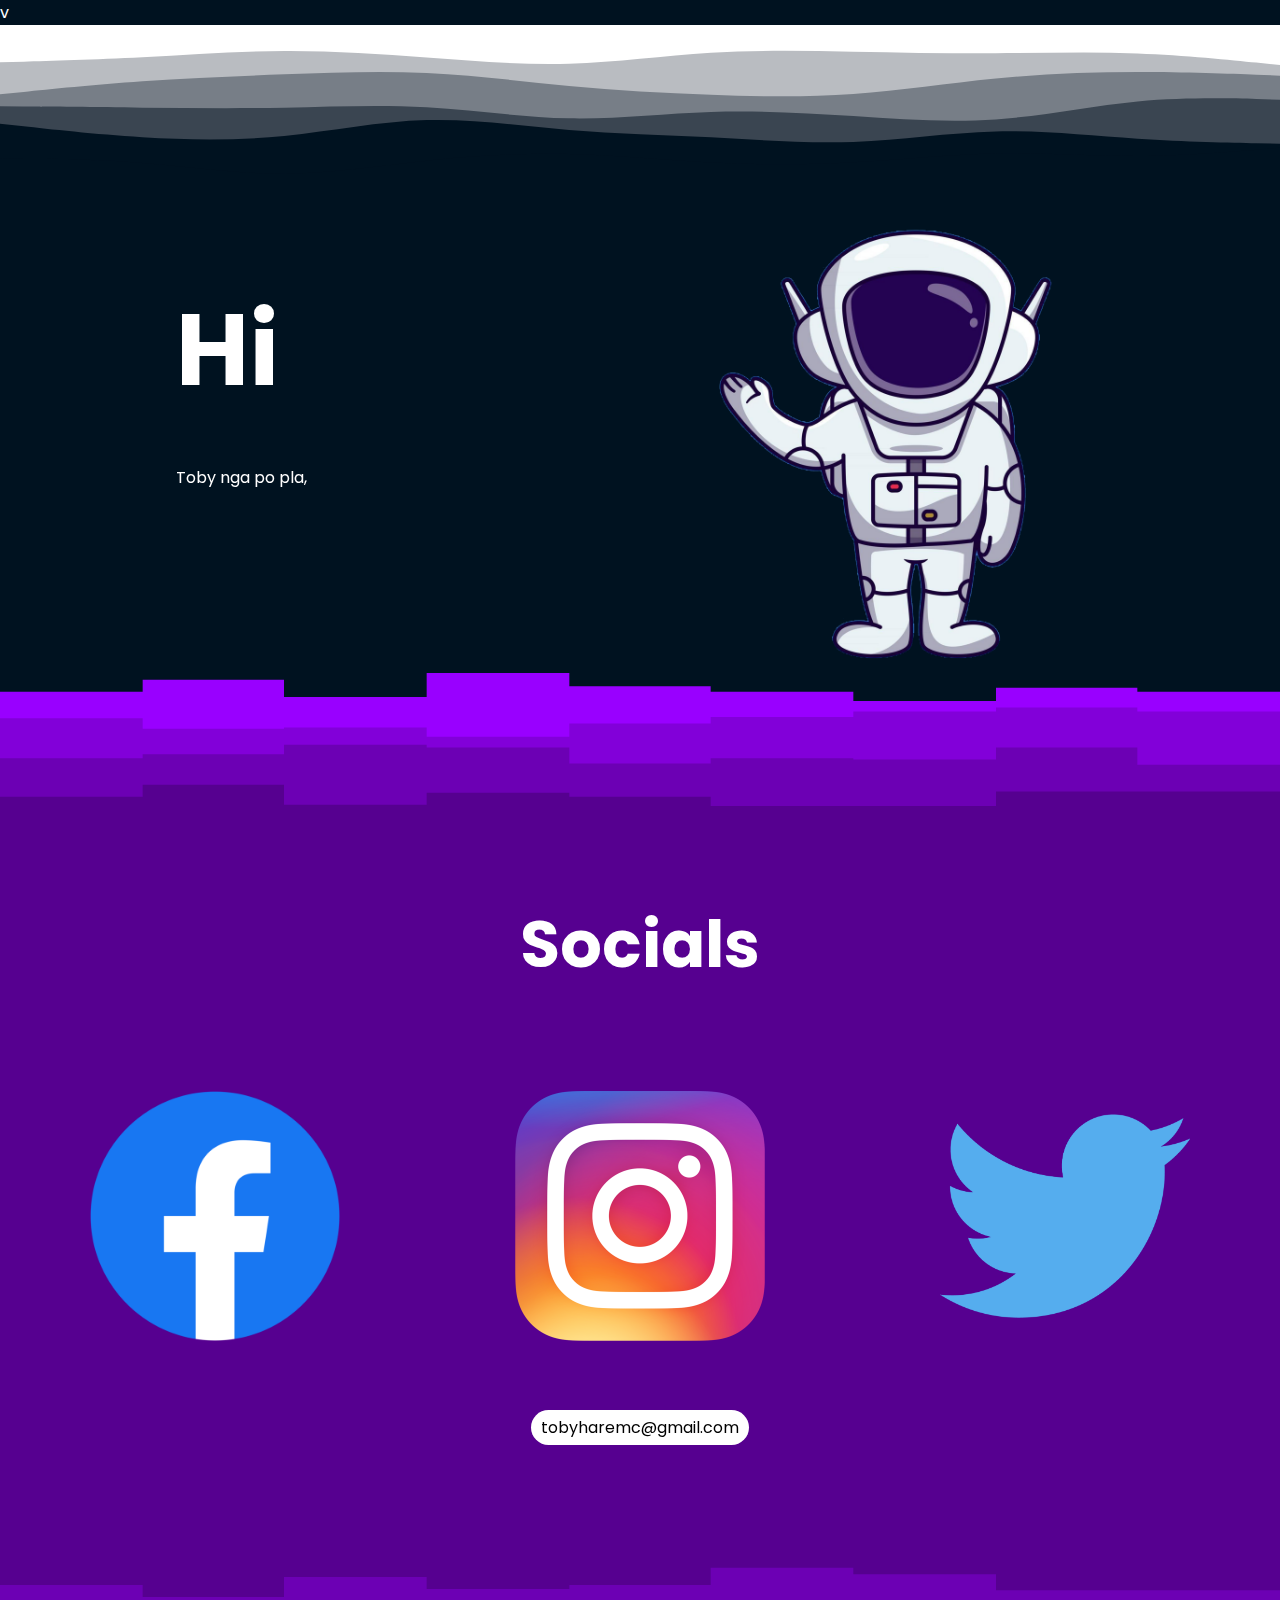
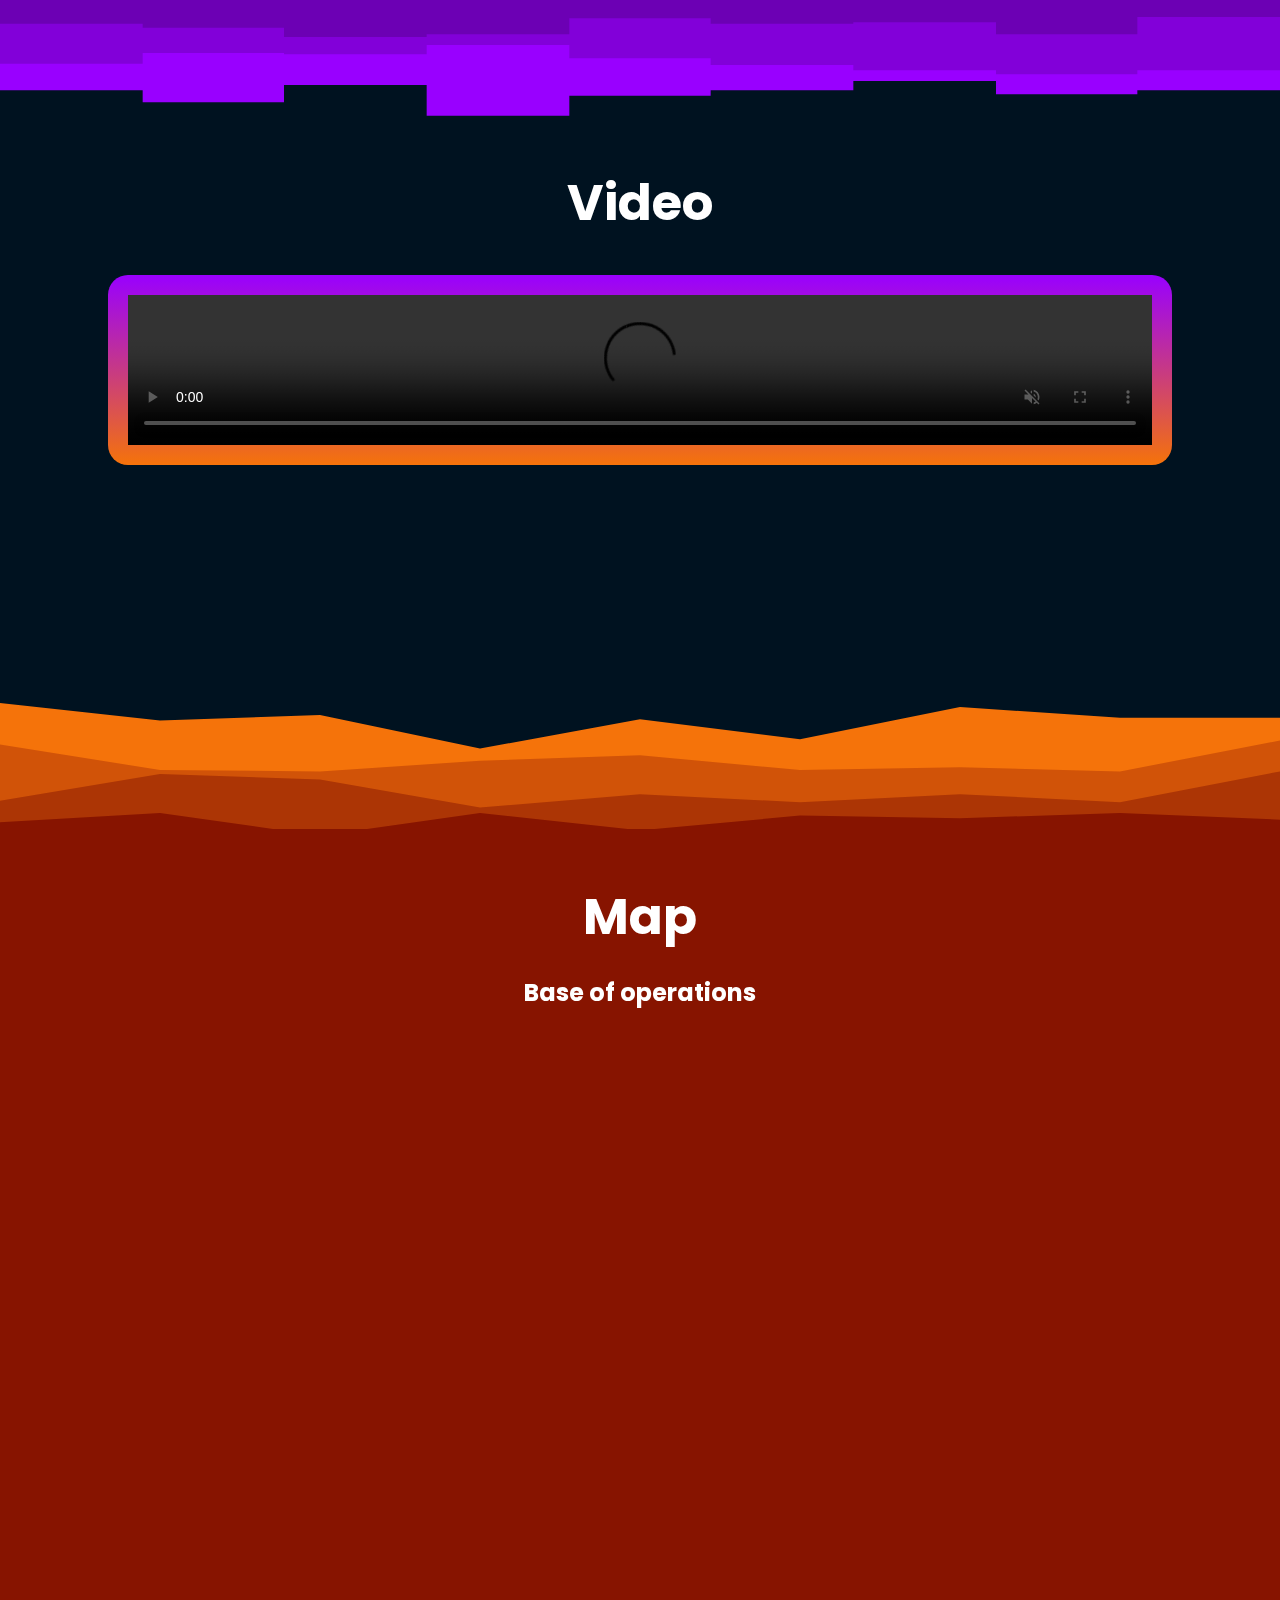
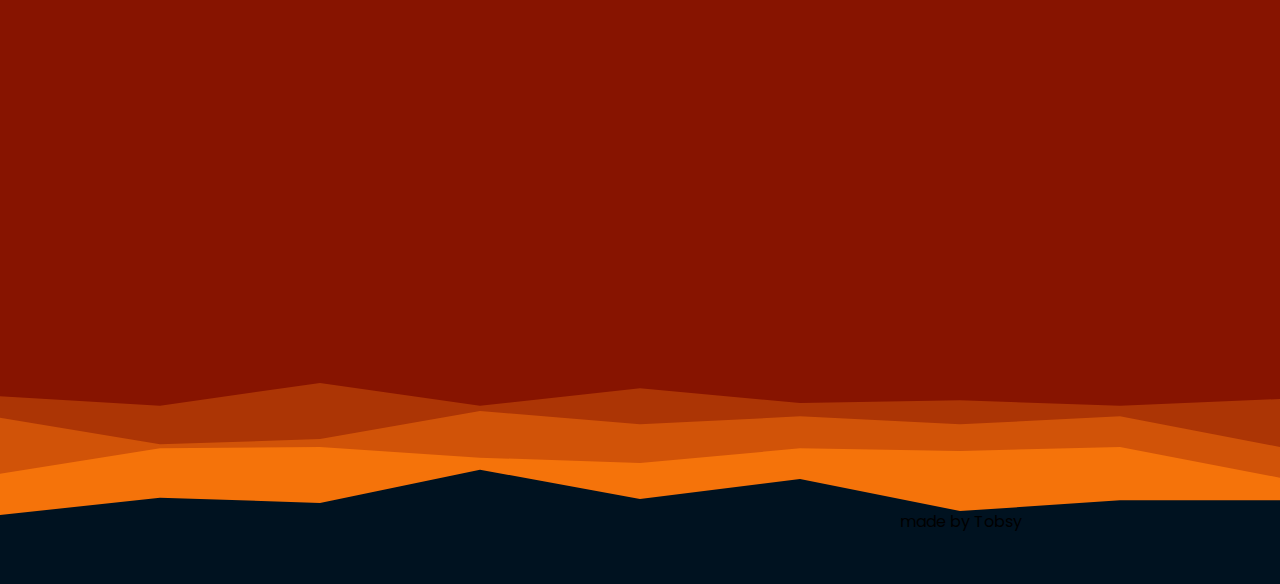
==== index.html @ 5ac6f281 "Add files via upload" ====
<!DOCTYPE html>
<html lang="en">

<head>
  <meta charset="UTF-8">
  <meta http-equiv="X-UA-Compatible" content="IE=edge">
  <meta name="viewport" content="width=device-width, initial-scale=1.0">
  <title>Tobs</title>

  <link rel="preconnect" href="https://fonts.googleapis.com">
  <link rel="preconnect" href="https://fonts.gstatic.com" crossorigin>
  <link
    href="https://fonts.googleapis.com/css2?family=Montserrat:wght@400;700&family=Poppins:wght@400;500;700&display=swap"
    rel="stylesheet">

  <link rel="stylesheet" href="/style.css">
</head>

<body>
  <nav class="">
    v
  </nav>

  <div class="main">
    <div class="spacer introduction layer1"></div>

    <div class="intro hidden">
      <div class="first-text">
        <h1 class="greet">Hi</h1>

        <p class="description">
          Toby nga po pla,
        </p>
      </div>
      <img class="profilepic" id="profile" src="/imgs/cute-astronaut-raising-left-hand.png">

    </div>

    <div class="spacer layer3"></div>


    <section class="purple  hidden">
      <h1 class="title-soc">Socials</h1>

      <div class="logos">
        <div>
          <a href="https://www.facebook.com/TobyHaremKing/" target="_blank">
            <img class="logo" src="/imgs/Facebook_Logo_(2019).png.webp" alt="facebook logo"></a>
        </div>
        <div>
          <a href="https://www.instagram.com/tobycornito/" target="_blank">
            <img class="logo" src="/imgs/final logo inta.png" alt="instagram logo"></a>
        </div>
        <div>
          <a href="https://twitter.com/TCornito" target="_blank">
            <img class="logo" src="/imgs/twttier logo bigger.png" alt="instagram logo"></a>
        </div>
      </div>

      <p class="gmail">tobyharemc@gmail.com</p>

    </section>

    <div class="spacer layer3-1"></div>



    <section class="hidden">
      <h1 class="vid-title">Video</h1>

      <video controls autoplay muted src="/Vid/zild.mp4"></video>

      <div class="curve"></div>

    </section>
    <div class="spacer layer2"></div>


    <section class="darkorange hidden">
      <h1 class="map-title">Map</h1>
      <h2>Base of operations</h2>
      <iframe
        src="https://www.google.com/maps/embed?pb=!1m18!1m12!1m3!1d3105.1501993708516!2d-77.03871848438392!3d38.89768045453197!2m3!1f0!2f0!3f0!3m2!1i1024!2i768!4f13.1!3m3!1m2!1s0x89b7b7bcdecbb1df%3A0x715969d86d0b76bf!2sThe%20White%20House!5e0!3m2!1sen!2sph!4v1674917348716!5m2!1sen!2sph"
        width="1200" height="900" style="border:0;" allowfullscreen="" loading="lazy"
        referrerpolicy="no-referrer-when-downgrade"></iframe>

    </section>

    <div class="spacer layer2-1"></div>

    <p class="note">made by Tobsy</p>
  </div>

</body>

</html>
---- style.css ----
body {
  font-family: 'Poppins', sans-serif;
  margin: 0;
  color: white;
  background: #001220;
  overflow-x: hidden;
}

body::-webkit-scrollbar {
  width: 5px;
}

body::-webkit-scrollbar-track {
  background: #001220;
}

body::-webkit-scrollbar-thumb {
  background: white;
}


.navbar {
  width: 70px;
  height: 100vh;
  position: fixed;
}

p.description {
  margin: 0px;
  width: 500px;
}

.introduction {
  display: flex;
  justify-content: center;
  align-items: center;
  width: 100%;
}

.intro {
  display: flex;
  flex-direction: row;
  align-items: center;
  justify-content: center;
  transform: translateX(10px);
}

.first-text {
  transform: translateY(-100px);
}

section {
  position: relative;
  display: flex;
  flex-direction: column;
  align-items: center;
  min-height: 550px;
  padding: 0px 20vw 0px;
}

h1.greet {
  font-size: 100px;
  margin-bottom: 40px;
}


.spacer {
  aspect-ratio: 960/150;
  width: 100%;
  background-repeat: no-repeat;
  background-position: center;
  background-size: cover;
}

.purple {
  background: #560090;
}

.darkorange {
  background: #871400;
}

.orange {
  background: #F5730A;
}

.layer1 {
  background-image: url('/SVG/layer1.svg');
}

.layer2 {
  background-image: url('/SVG/layer2.svg');
  aspect-ratio: 960/100;

}

.layer2-1 {
  background-image: url('/SVG/layer2-1.svg');

}

.layer3 {
  background-image: url('/SVG/layer3.svg');
  aspect-ratio: 960/100;

}

.layer3-1 {
  background-image: url('/SVG/layer3-1.svg');

}

.space {
  display: block;
  padding: 50px;
}

.logos {
  display: flex;
  height: 350px;
  width: 1100px;
  align-items: center;
  justify-content: space-between;
}

img.logo {

  object-fit: cover;
  width: 250px;
  transition: width 0.5s;
}


.logo:hover {
  width: 300px;

}


.title-soc {
  font-size: 65px;
  margin-top: 90px;
  margin-bottom: 50px;
}

.vid-title {
  font-size: 50px;
  margin-top: 20px;
}

.map-title {
  font-size: 50px;
  margin-top: 50px;
  margin-bottom: 0px;
}

.gmail {
  margin-bottom: 100px;
  background: white;
  color: black;
  border: none;
  border-radius: 80px;
  padding: 5px 10px;
}

video {
  width: 80vw;
  border: none;
  background-image: linear-gradient(#9900FF, #F5730A);
  padding: 20px;
  margin-bottom: 80px;
  border-radius: 20px;
}

iframe {
  margin-bottom: 30px;
}

.note {
  display: inline-block;
  color: black;
  margin: 0px 0px 0px 900px;
  transform: translateY(-50px);
}

.first {
  align-items: baseline;

}

.description {
  display: inline-block;
  width: 100px;
}

#profile {
  width: 35vw;
}

.hidden {
  opacity: 1;
  filter: blur(0);
  transition: all 1s;
}

.show {
  opacity: 1;
  filter: blur(1);
  transform: translateX(-100%);

}
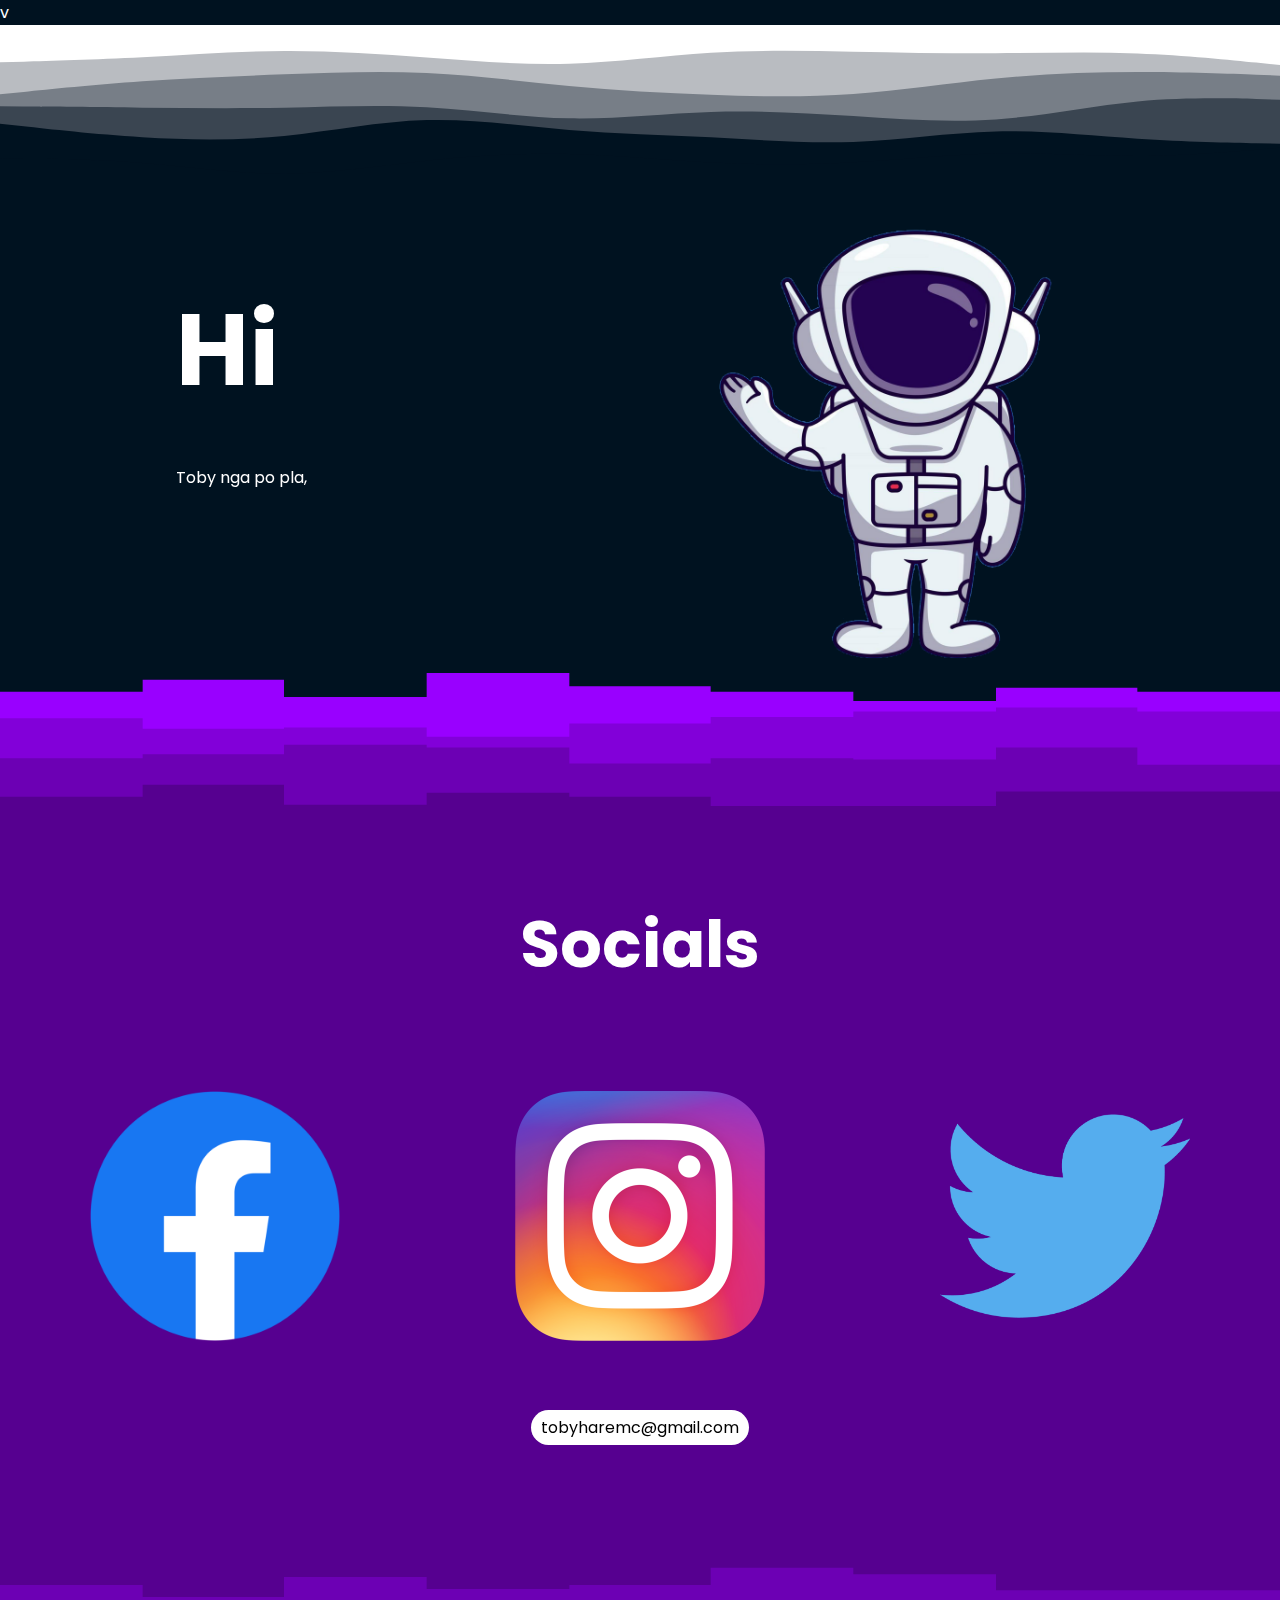
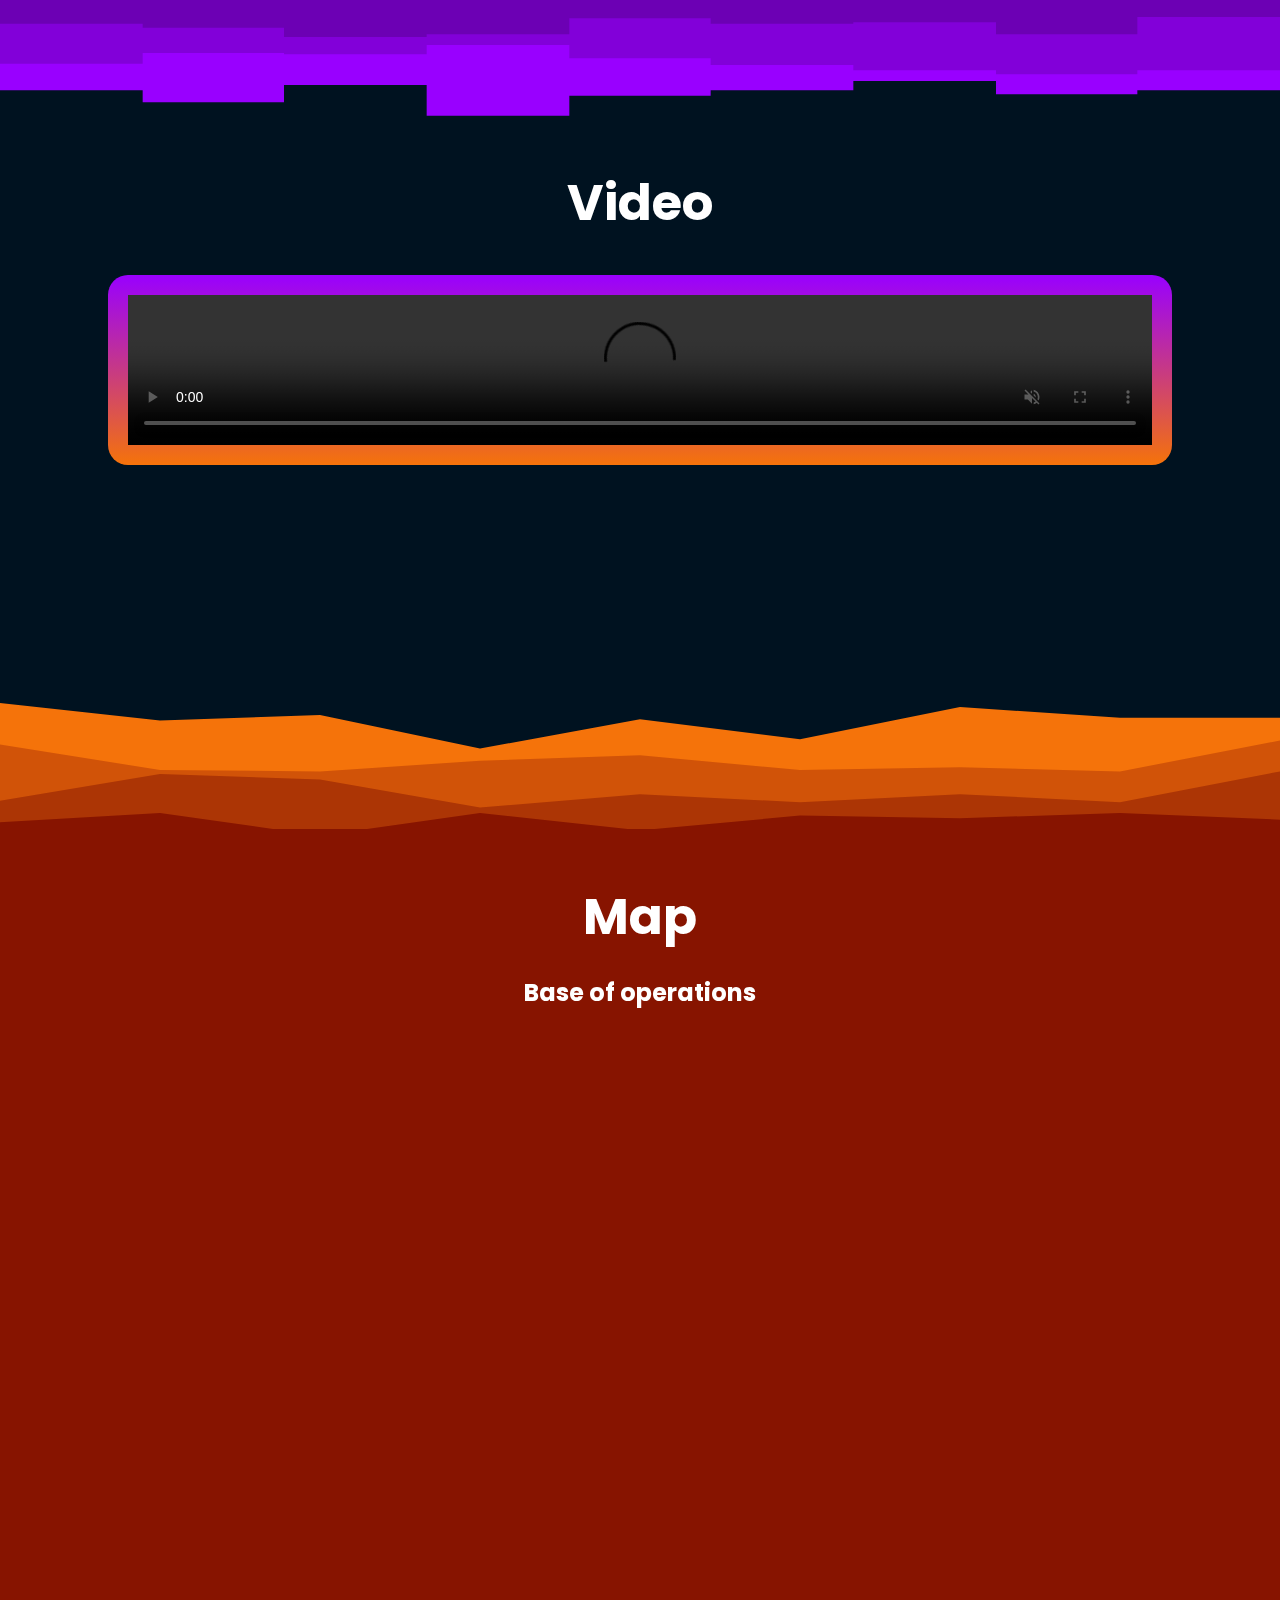
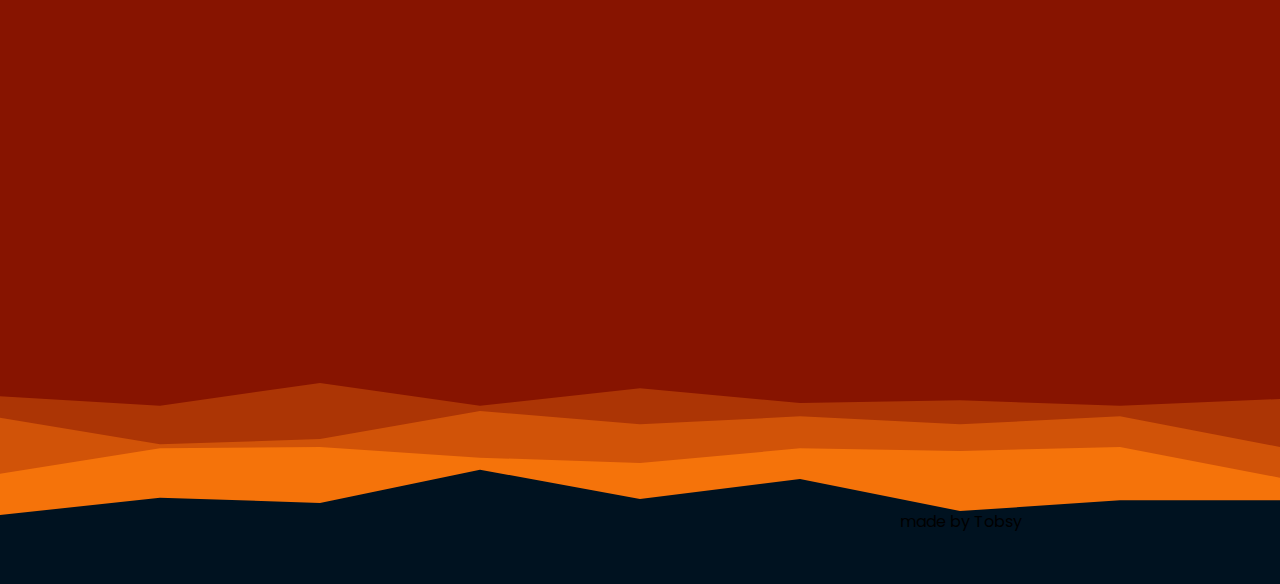
==== commit 173dad15: "Update index.html" ====
--- a/index.html
+++ b/index.html
@@ -13,7 +13,7 @@
     href="https://fonts.googleapis.com/css2?family=Montserrat:wght@400;700&family=Poppins:wght@400;500;700&display=swap"
     rel="stylesheet">
 
-  <link rel="stylesheet" href="/style.css">
+  <link rel="stylesheet" href="style.css">
 </head>
 
 <body>
@@ -93,4 +93,4 @@
 
 </body>
 
-</html>+</html>
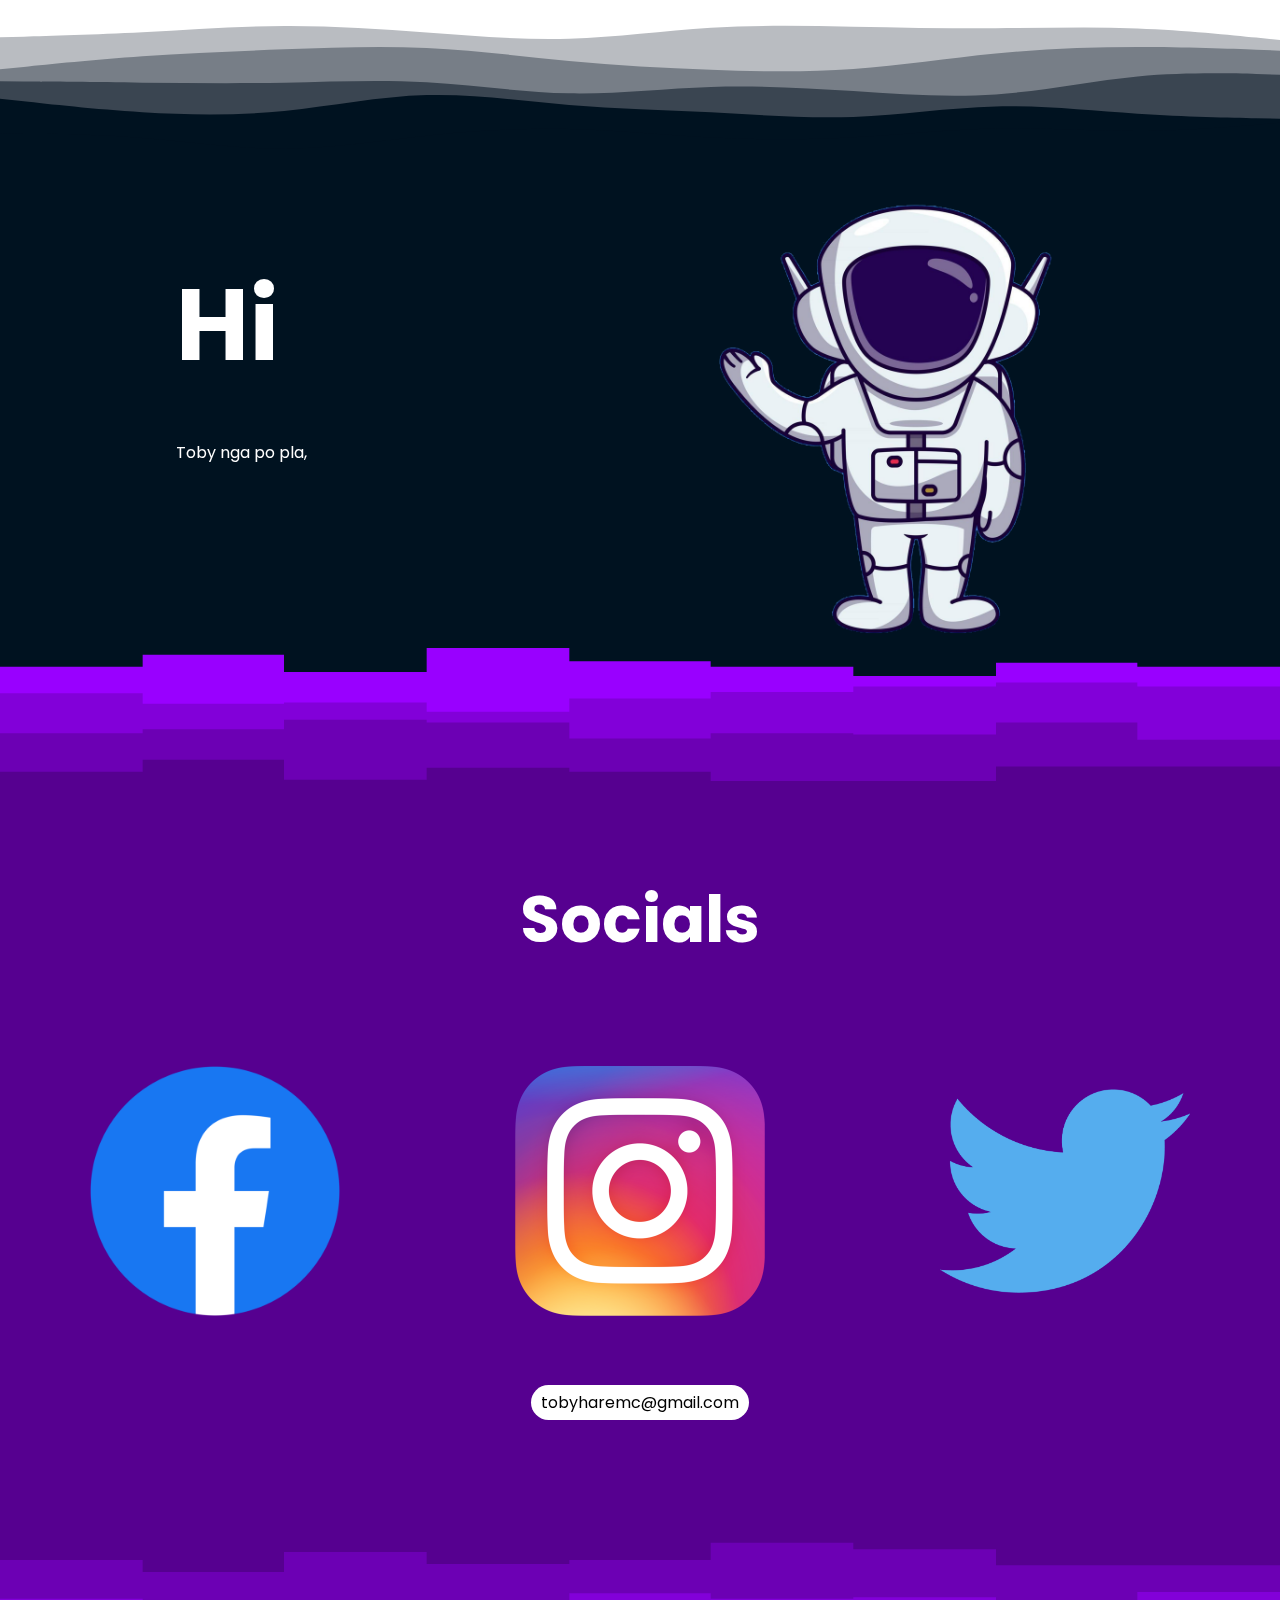
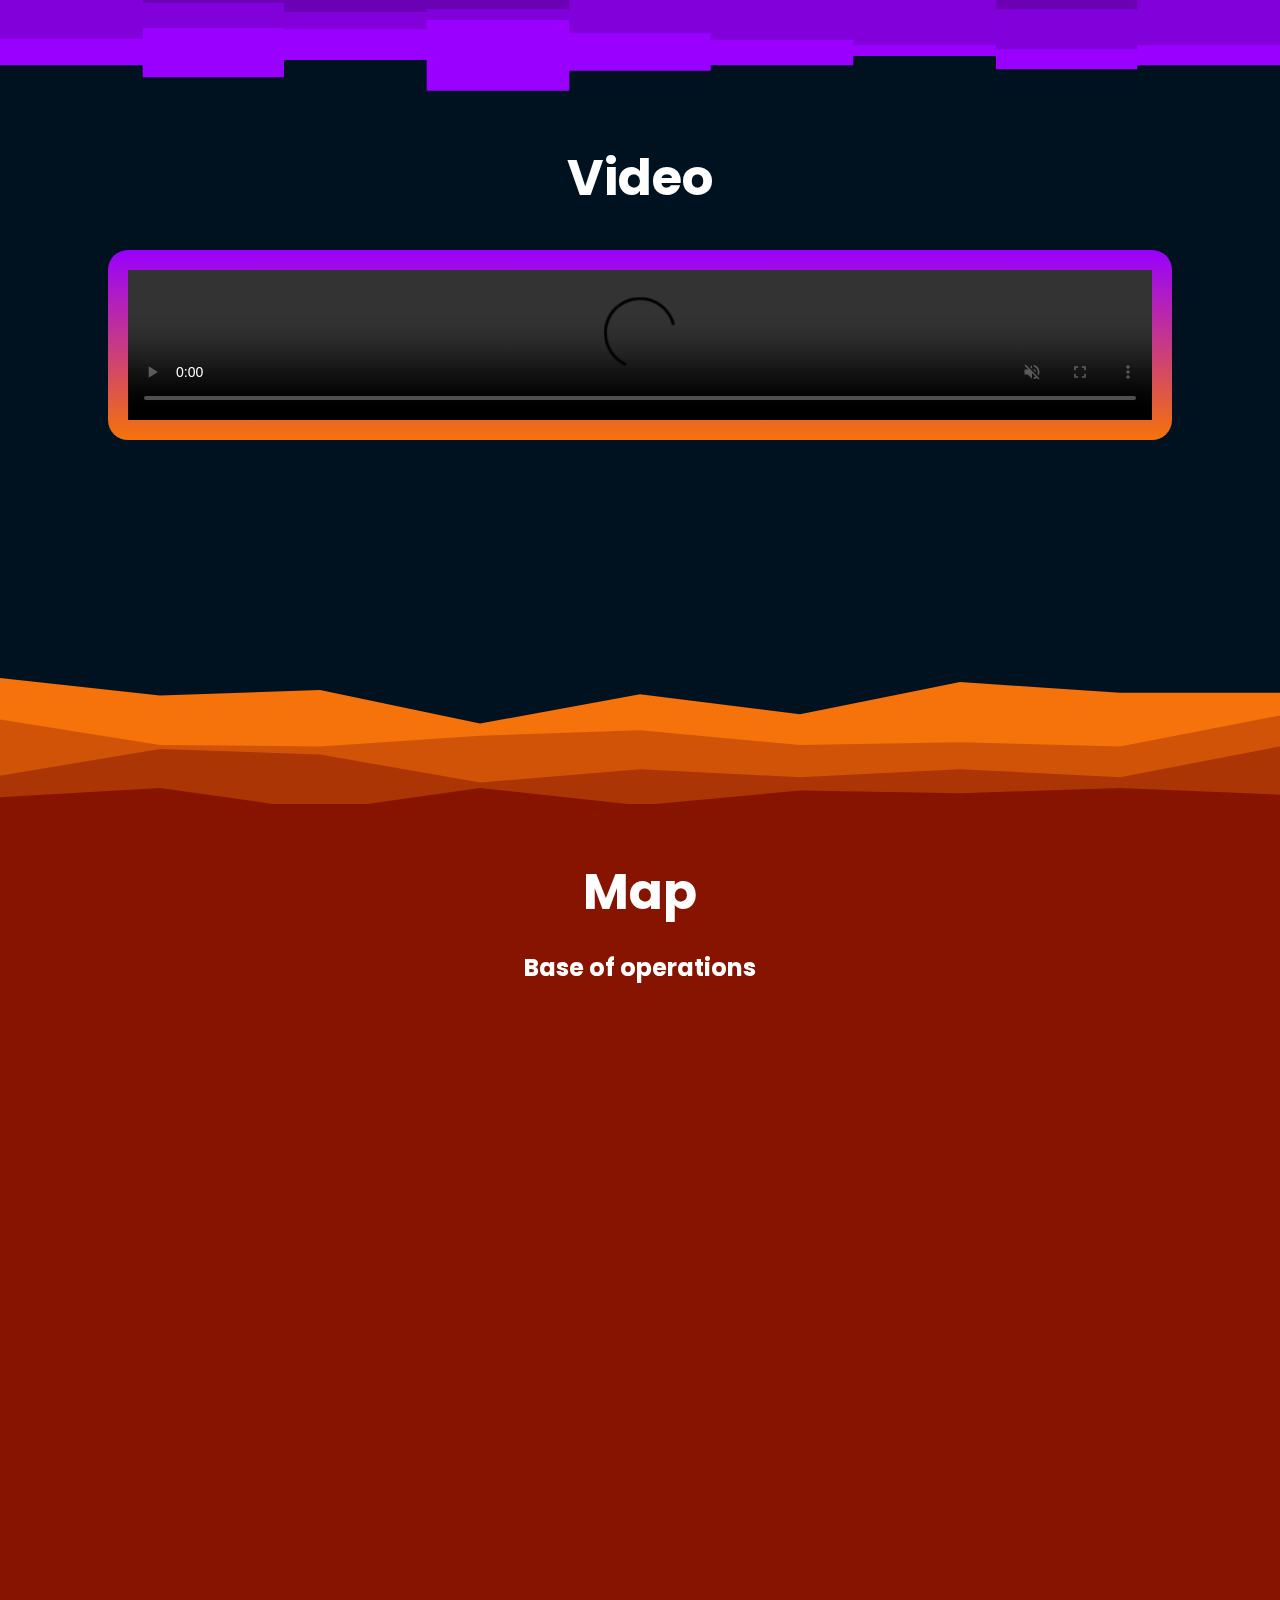
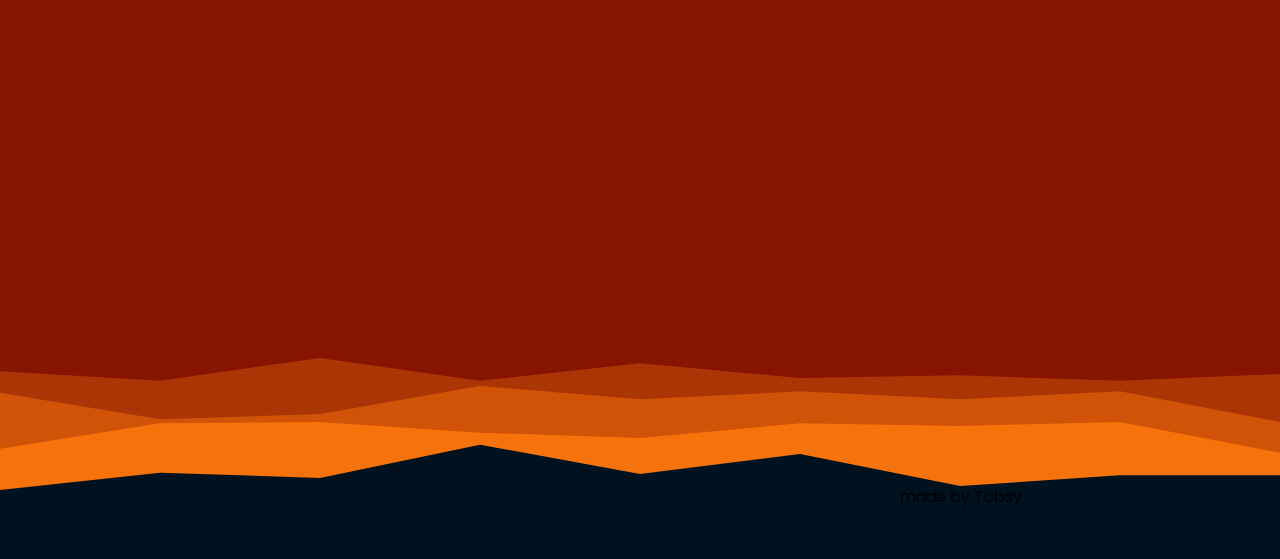
==== commit 4b851bd8: "Add files via upload" ====
--- a/index.html
+++ b/index.html
@@ -17,10 +17,6 @@
 </head>
 
 <body>
-  <nav class="">
-    v
-  </nav>
-
   <div class="main">
     <div class="spacer introduction layer1"></div>
 
@@ -32,7 +28,7 @@
           Toby nga po pla,
         </p>
       </div>
-      <img class="profilepic" id="profile" src="/imgs/cute-astronaut-raising-left-hand.png">
+      <img class="profilepic" id="profile" src="imgs/cute-astronaut-raising-left-hand.png">
 
     </div>
 
@@ -45,15 +41,15 @@
       <div class="logos">
         <div>
           <a href="https://www.facebook.com/TobyHaremKing/" target="_blank">
-            <img class="logo" src="/imgs/Facebook_Logo_(2019).png.webp" alt="facebook logo"></a>
+            <img class="logo" src="imgs/Facebook_Logo_(2019).png.webp" alt="facebook logo"></a>
         </div>
         <div>
           <a href="https://www.instagram.com/tobycornito/" target="_blank">
-            <img class="logo" src="/imgs/final logo inta.png" alt="instagram logo"></a>
+            <img class="logo" src="imgs/final logo inta.png" alt="instagram logo"></a>
         </div>
         <div>
           <a href="https://twitter.com/TCornito" target="_blank">
-            <img class="logo" src="/imgs/twttier logo bigger.png" alt="instagram logo"></a>
+            <img class="logo" src="imgs/twttier logo bigger.png" alt="instagram logo"></a>
         </div>
       </div>
 
@@ -93,4 +89,4 @@
 
 </body>
 
-</html>
+</html>--- a/style.css
+++ b/style.css
@@ -85,28 +85,28 @@
 }
 
 .layer1 {
-  background-image: url('/SVG/layer1.svg');
+  background-image: url('SVG/layer1.svg');
 }
 
 .layer2 {
-  background-image: url('/SVG/layer2.svg');
+  background-image: url('SVG/layer2.svg');
   aspect-ratio: 960/100;
 
 }
 
 .layer2-1 {
-  background-image: url('/SVG/layer2-1.svg');
+  background-image: url('SVG/layer2-1.svg');
 
 }
 
 .layer3 {
-  background-image: url('/SVG/layer3.svg');
+  background-image: url('SVG/layer3.svg');
   aspect-ratio: 960/100;
 
 }
 
 .layer3-1 {
-  background-image: url('/SVG/layer3-1.svg');
+  background-image: url('SVG/layer3-1.svg');
 
 }
 
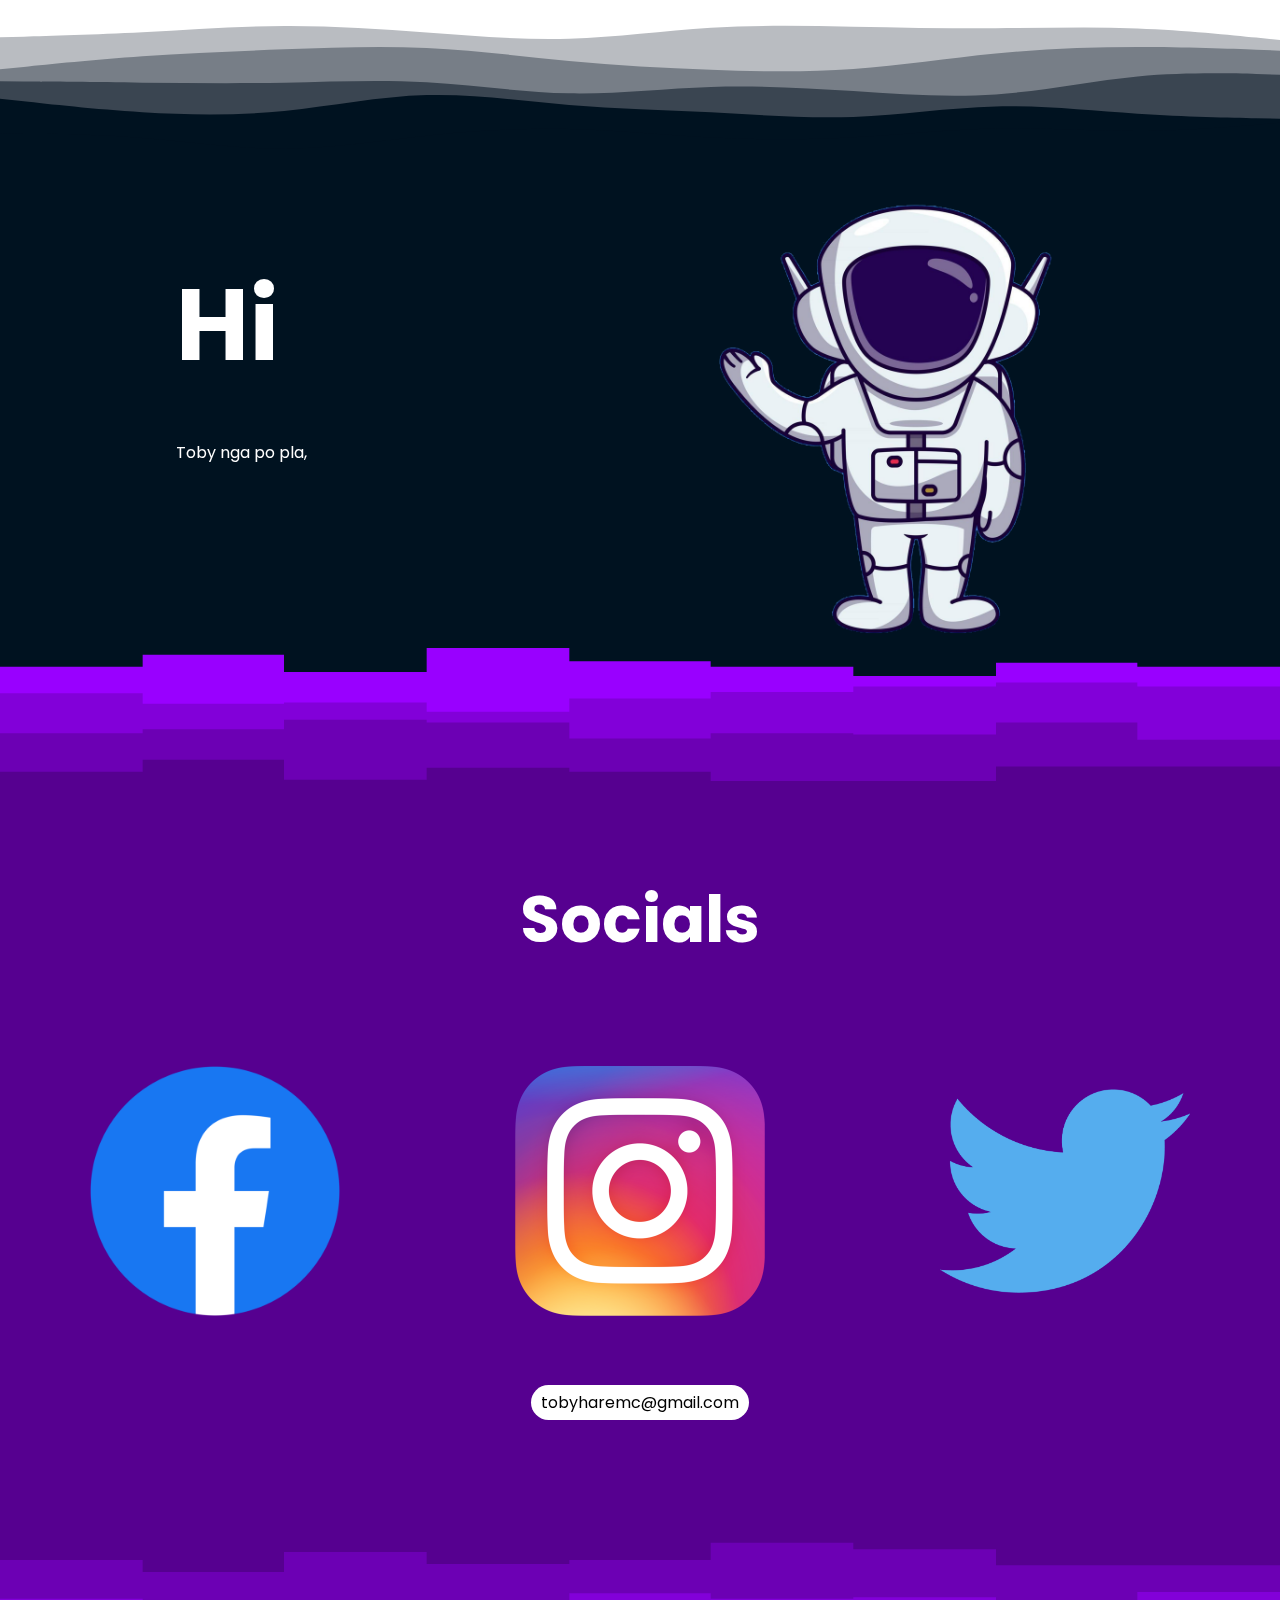
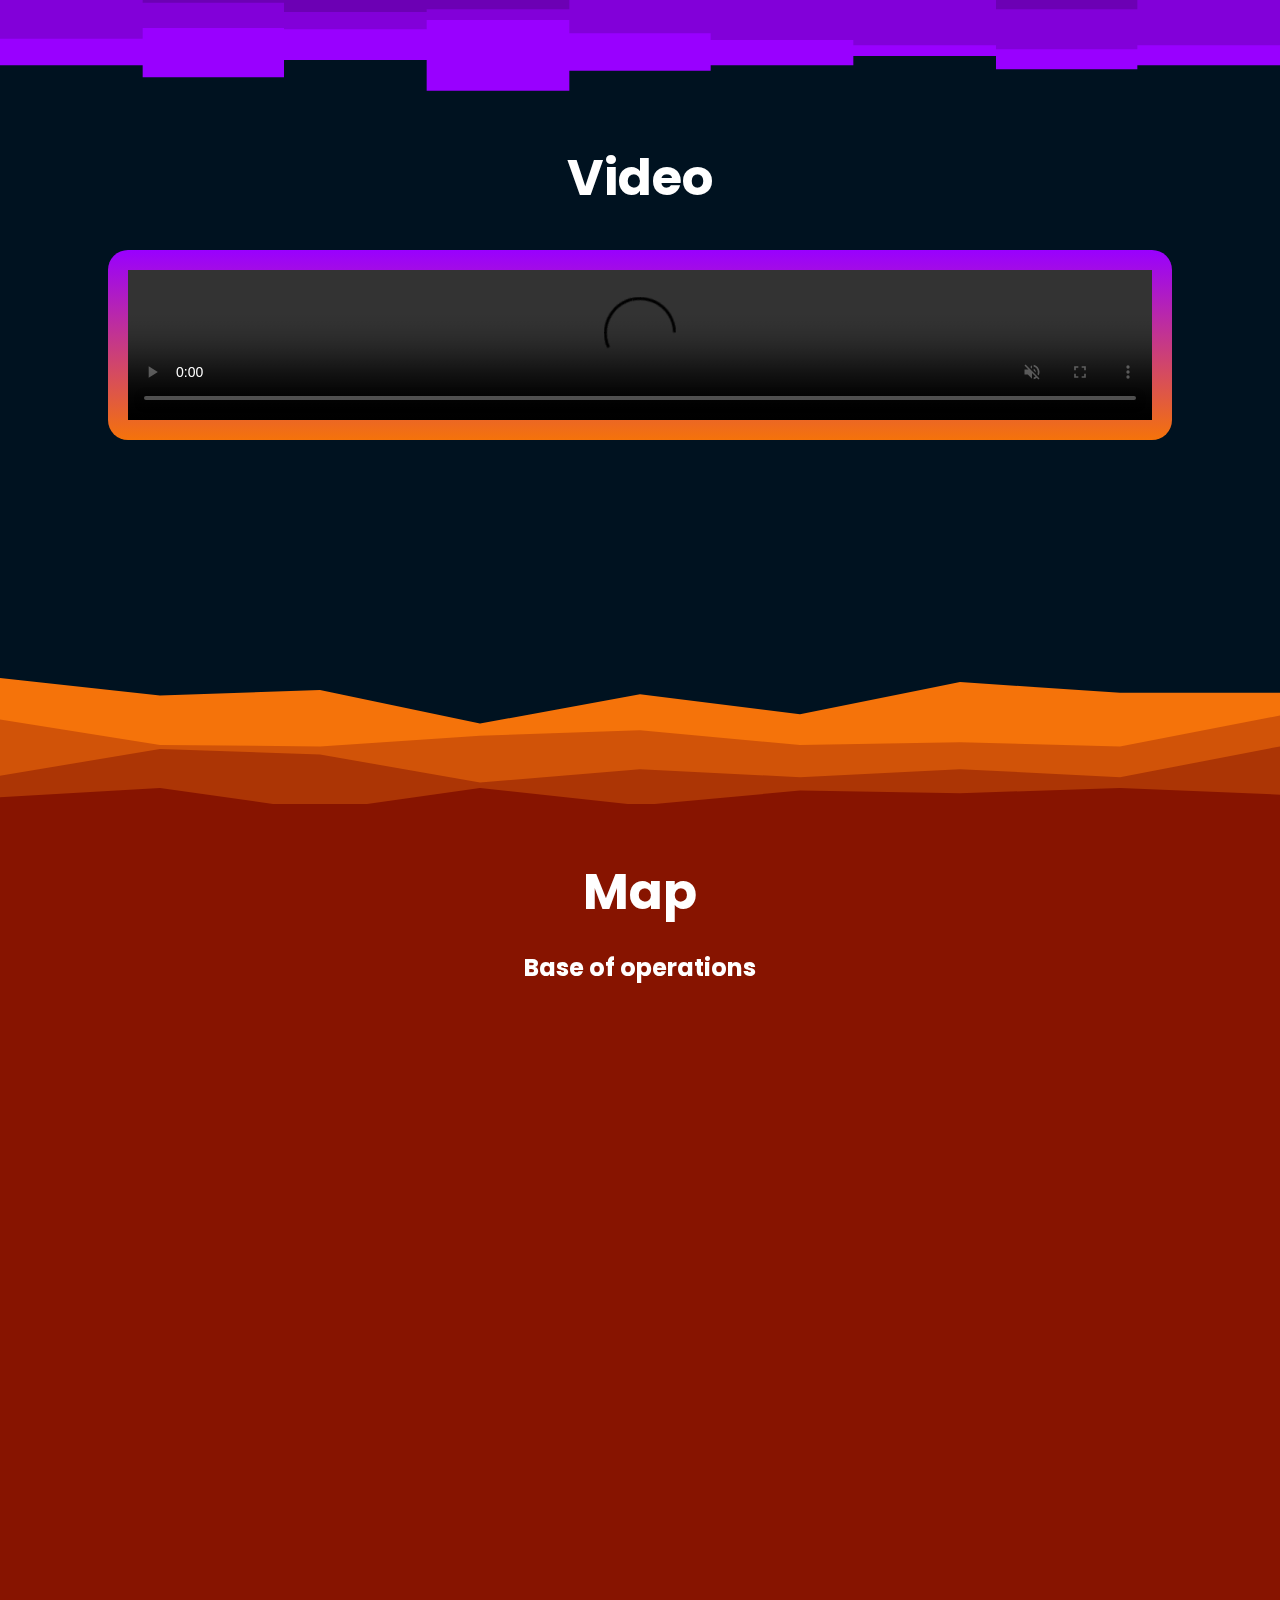
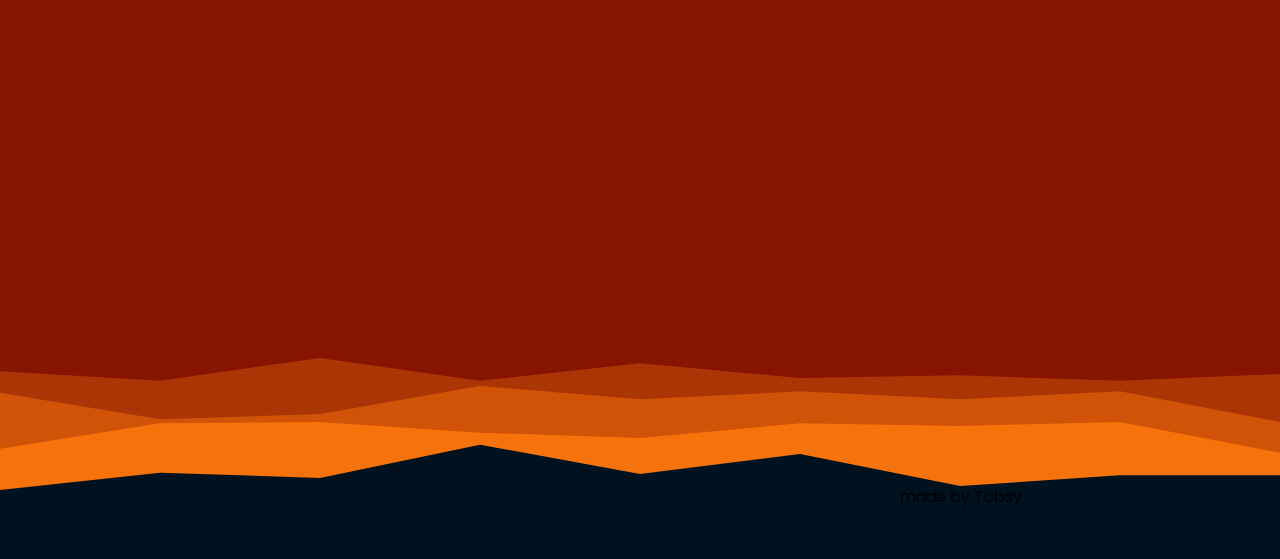
==== commit 751ab5d4: "Add files via upload" ====
--- a/index.html
+++ b/index.html
@@ -29,7 +29,6 @@
         </p>
       </div>
       <img class="profilepic" id="profile" src="imgs/cute-astronaut-raising-left-hand.png">
-
     </div>
 
     <div class="spacer layer3"></div>
--- a/style.css
+++ b/style.css
@@ -18,6 +18,11 @@
   background: white;
 }
 
+.signup {
+  display: flex;
+  justify-content: center;
+  text-align: center;
+}
 
 .navbar {
   width: 70px;
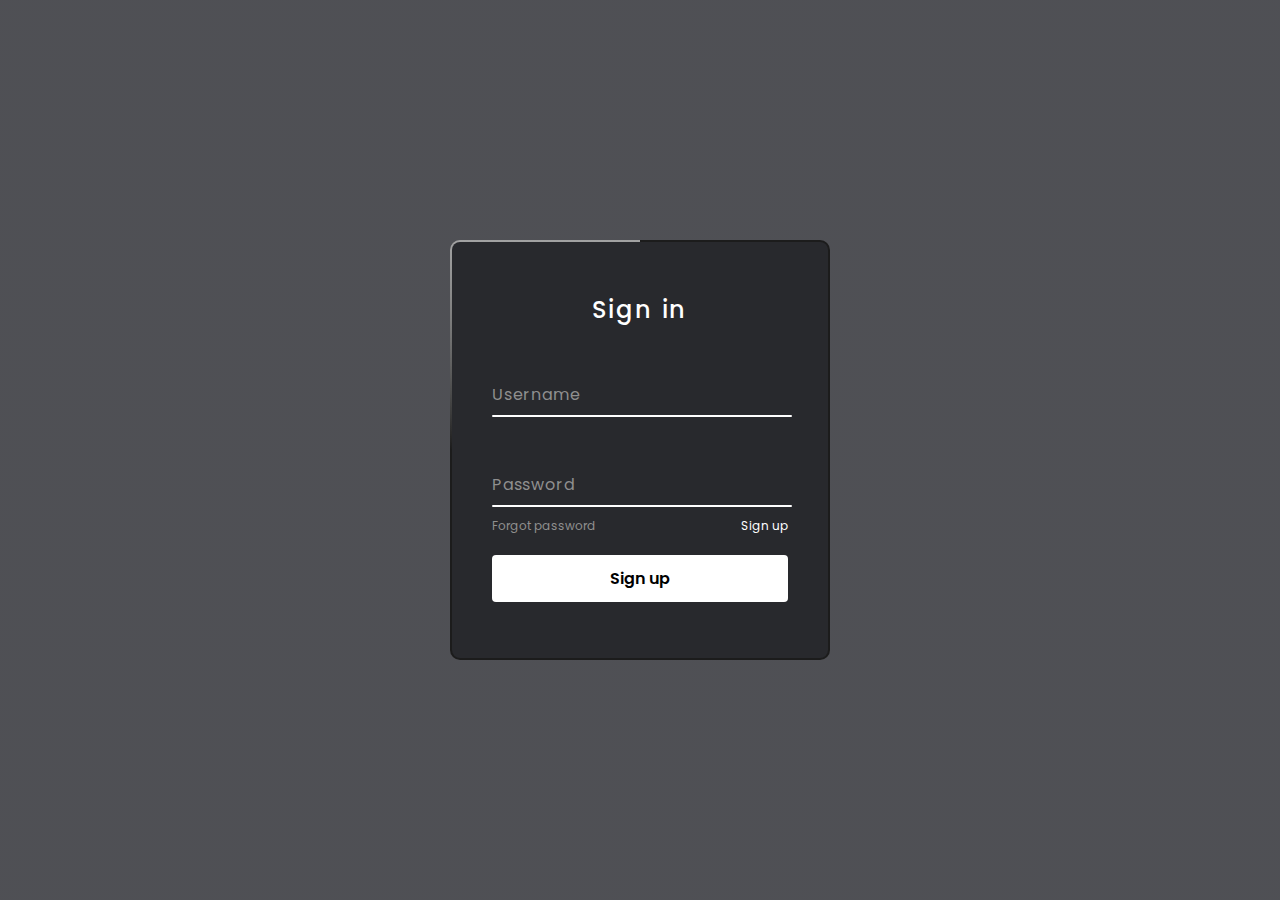
==== commit 75fa055a: "Add files via upload" ====
--- a/index.html
+++ b/index.html
@@ -5,85 +5,33 @@
   <meta charset="UTF-8">
   <meta http-equiv="X-UA-Compatible" content="IE=edge">
   <meta name="viewport" content="width=device-width, initial-scale=1.0">
-  <title>Tobs</title>
+  <title>Sign in</title>
+  <link rel="stylesheet" href="/sign-up_style.css">
 
-  <link rel="preconnect" href="https://fonts.googleapis.com">
-  <link rel="preconnect" href="https://fonts.gstatic.com" crossorigin>
-  <link
-    href="https://fonts.googleapis.com/css2?family=Montserrat:wght@400;700&family=Poppins:wght@400;500;700&display=swap"
-    rel="stylesheet">
-
-  <link rel="stylesheet" href="style.css">
 </head>
 
 <body>
-  <div class="main">
-    <div class="spacer introduction layer1"></div>
-
-    <div class="intro hidden">
-      <div class="first-text">
-        <h1 class="greet">Hi</h1>
-
-        <p class="description">
-          Toby nga po pla,
-        </p>
+  <div class="background">
+    <div class="box">
+      <div class="form">
+        <h2>Sign in</h2>
+        <div class="inputbox">
+          <input type="text" required="required">
+          <span>Username</span>
+          <i></i>
+        </div>
+        <div class="inputbox">
+          <input type="password" required="required">
+          <span>Password</span>
+          <i></i>
+        </div>
+        <div class="links">
+          <a href="#">Forgot password</a>
+          <a href="#">Sign up</a>
+        </div>
+        <a class="signup" href="home.html" target="_blank">Sign up</a>
       </div>
-      <img class="profilepic" id="profile" src="imgs/cute-astronaut-raising-left-hand.png">
     </div>
-
-    <div class="spacer layer3"></div>
-
-
-    <section class="purple  hidden">
-      <h1 class="title-soc">Socials</h1>
-
-      <div class="logos">
-        <div>
-          <a href="https://www.facebook.com/TobyHaremKing/" target="_blank">
-            <img class="logo" src="imgs/Facebook_Logo_(2019).png.webp" alt="facebook logo"></a>
-        </div>
-        <div>
-          <a href="https://www.instagram.com/tobycornito/" target="_blank">
-            <img class="logo" src="imgs/final logo inta.png" alt="instagram logo"></a>
-        </div>
-        <div>
-          <a href="https://twitter.com/TCornito" target="_blank">
-            <img class="logo" src="imgs/twttier logo bigger.png" alt="instagram logo"></a>
-        </div>
-      </div>
-
-      <p class="gmail">tobyharemc@gmail.com</p>
-
-    </section>
-
-    <div class="spacer layer3-1"></div>
-
-
-
-    <section class="hidden">
-      <h1 class="vid-title">Video</h1>
-
-      <video controls autoplay muted src="/Vid/zild.mp4"></video>
-
-      <div class="curve"></div>
-
-    </section>
-    <div class="spacer layer2"></div>
-
-
-    <section class="darkorange hidden">
-      <h1 class="map-title">Map</h1>
-      <h2>Base of operations</h2>
-      <iframe
-        src="https://www.google.com/maps/embed?pb=!1m18!1m12!1m3!1d3105.1501993708516!2d-77.03871848438392!3d38.89768045453197!2m3!1f0!2f0!3f0!3m2!1i1024!2i768!4f13.1!3m3!1m2!1s0x89b7b7bcdecbb1df%3A0x715969d86d0b76bf!2sThe%20White%20House!5e0!3m2!1sen!2sph!4v1674917348716!5m2!1sen!2sph"
-        width="1200" height="900" style="border:0;" allowfullscreen="" loading="lazy"
-        referrerpolicy="no-referrer-when-downgrade"></iframe>
-
-    </section>
-
-    <div class="spacer layer2-1"></div>
-
-    <p class="note">made by Tobsy</p>
   </div>
 
 </body>
--- a/sign-up_style.css
+++ b/sign-up_style.css
@@ -0,0 +1,185 @@
+@import url('https://fonts.googleapis.com/css2?family=Montserrat:wght@400;700&family=Poppins:wght@400;500;700&display=swap');
+
+* {
+  margin: 0;
+  padding: 0;
+  box-sizing: border-box;
+  font-family: 'Poppins', sans-serif;
+}
+
+body {
+  display: flex;
+  justify-content: center;
+  align-items: center;
+  min-height: 100vh;
+  background: #23242a;
+  background-image: linear-gradient(rgba(255, 255, 255, 0.2), rgba(255, 255, 255, .2)), url(imgs/d9lb7db-972dfb99-2953-47ef-88ea-2c8c76fdac5c.png);
+  background-position: center;
+  background-size: cover;
+}
+
+.box {
+  position: relative;
+  width: 380px;
+  height: 420px;
+  background: #1c1c1c;
+  border-radius: 10px;
+  overflow: hidden;
+}
+
+.box::before {
+  content: '';
+  position: absolute;
+  top: -50%;
+  left: -50%;
+  width: 380px;
+  height: 420px;
+  background: linear-gradient(0deg, transparent, rgb(255, 255, 255));
+  transform-origin: bottom right;
+  animation: animate 6s linear infinite;
+}
+
+.box::after {
+  content: '';
+  position: absolute;
+  top: -50%;
+  left: -50%;
+  width: 380px;
+  height: 420px;
+  background: linear-gradient(0deg, transparent, rgb(182, 182, 182));
+  transform-origin: bottom right;
+  animation: animate 6s linear infinite;
+  animation-delay: -3s;
+}
+
+@keyframes animate {
+  0% {
+    transform: rotate(0deg);
+  }
+
+  100% {
+    transform: rotate(360deg);
+  }
+}
+
+.form {
+  position: absolute;
+  inset: 2px;
+  border-radius: 8px;
+  background: #28292d;
+  z-index: 10;
+  padding: 50px 40px;
+  display: flex;
+  flex-direction: column;
+}
+
+.form h2 {
+  color: white;
+  font-weight: 500;
+  text-align: center;
+  letter-spacing: 0.1em;
+}
+
+.inputbox {
+  position: relative;
+  width: 300px;
+  margin-top: 35px;
+}
+
+.inputbox input {
+  position: relative;
+  width: 100%;
+  padding: 20px 10px 10px;
+  background: transparent;
+  border: none;
+  outline: none;
+  color: #23242a;
+  font-size: 1em;
+  letter-spacing: 0.05em;
+  z-index: 10;
+}
+
+.inputbox span {
+  position: absolute;
+  left: 0;
+  padding: 20px 0px 10px;
+  font-size: 1em;
+  color: #8f8f8f;
+  pointer-events: none;
+  letter-spacing: 0.05em;
+  transition: 0.5s;
+}
+
+.inputbox input:valid~span,
+.inputbox input:focus~span {
+  color: white;
+  transform: translateX(0px) translateY(-34px);
+  font-size: 0.75em;
+}
+
+.inputbox i {
+  position: absolute;
+  left: 0;
+  bottom: 0;
+  width: 100%;
+  height: 2px;
+  background: white;
+  border-radius: 4px;
+  transition: 0.5s;
+  pointer-events: none;
+  z-index: 9;
+}
+
+.inputbox input:valid~i,
+.inputbox input:focus~i {
+  height: 44px;
+}
+
+.links {
+  display: flex;
+  justify-content: space-between;
+}
+
+.links a {
+  margin: 10px 0;
+  font-size: 0.75em;
+  color: #8f8f8f;
+  text-decoration: none;
+
+}
+
+.links a:hover,
+.links a:nth-child(2) {
+  color: white;
+}
+
+input[type="submit"] {
+  border: none;
+  outline: none;
+  background: white;
+  padding: 11px 25px;
+  width: 100%;
+  margin-top: 10px;
+  border-radius: 4px;
+  font-weight: 600;
+  cursor: pointer;
+}
+
+input[type="submit"]:active {
+  opacity: 0.8;
+}
+
+.signup {
+  border: none;
+  outline: none;
+  background: white;
+  padding: 11px 25px;
+  width: 100%;
+  margin-top: 10px;
+  border-radius: 4px;
+  font-weight: 600;
+  cursor: pointer;
+  text-align: center;
+  text-decoration: none;
+  color: black;
+}